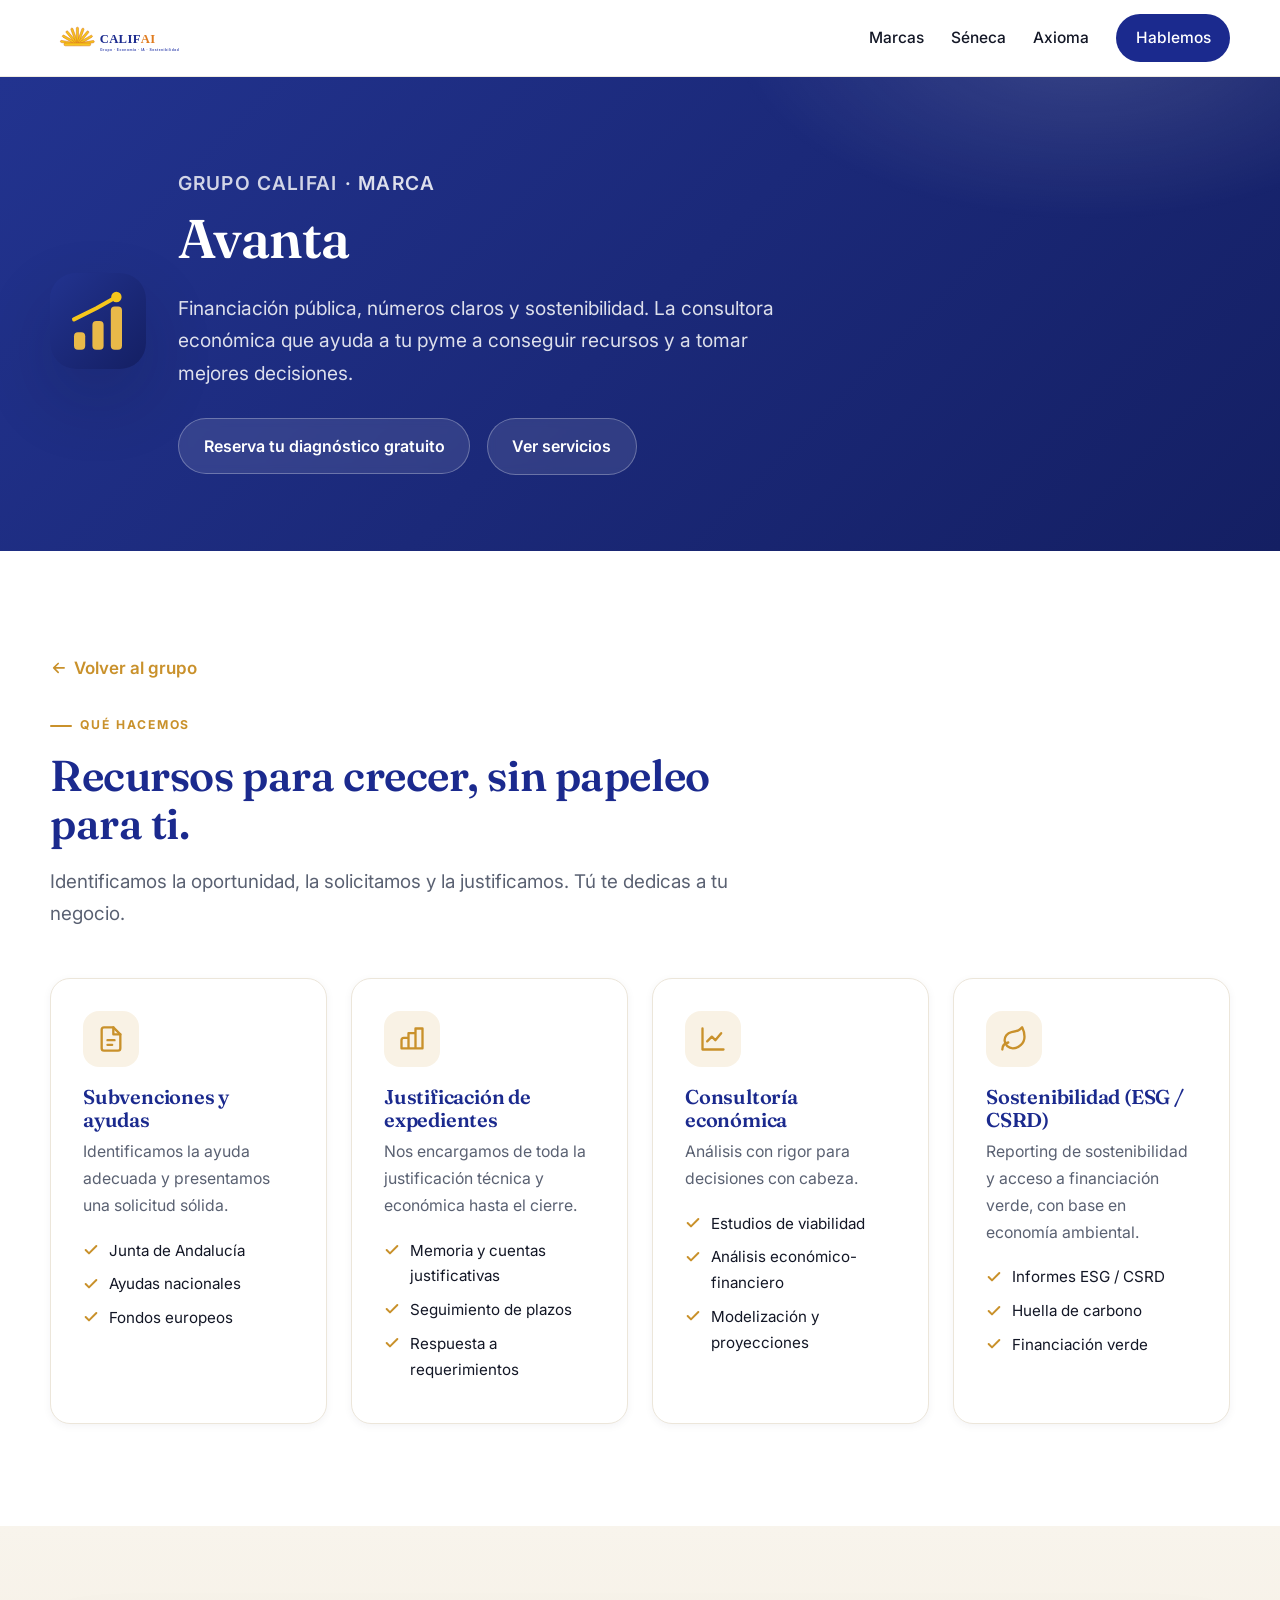
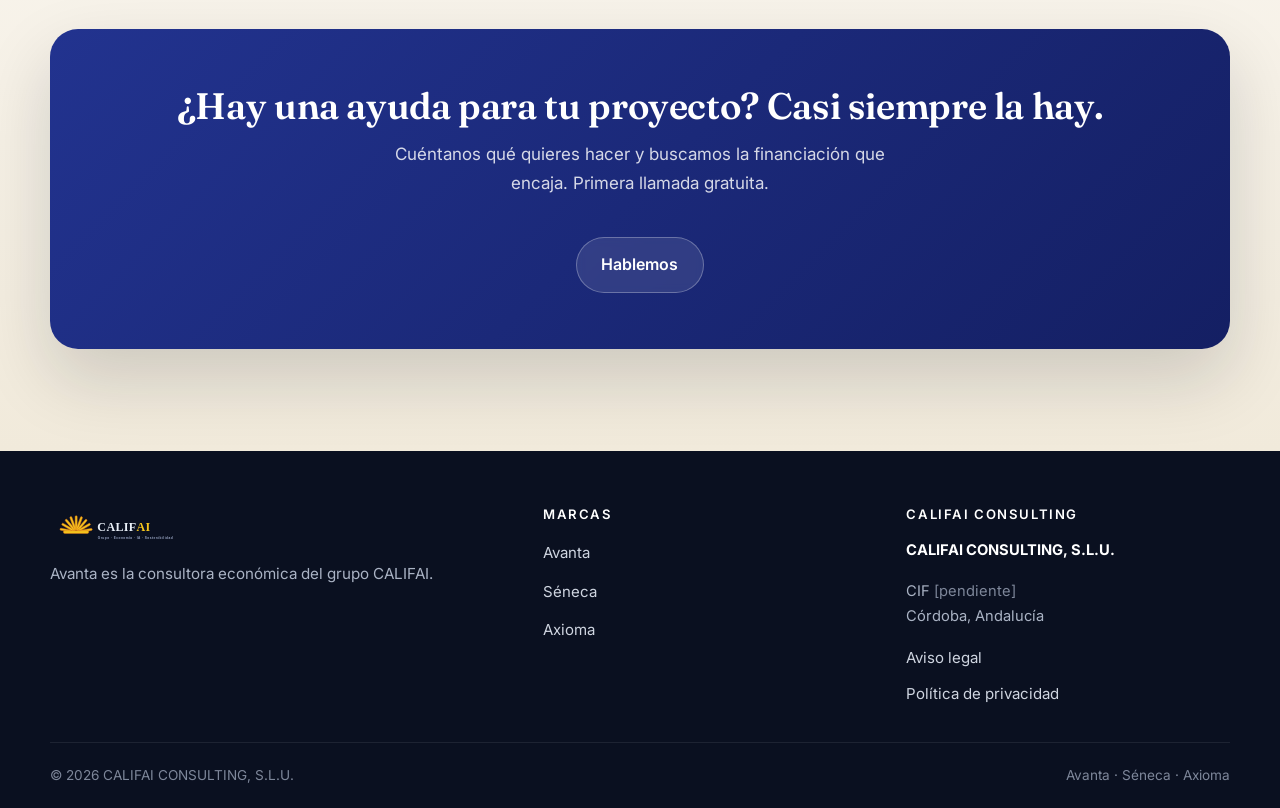
==== avanta.html @ 0756b3e7 "Rediseno premium + arquitectura de marca (Avanta, Seneca, Axioma) - CALIFAI pasa a ser grupo paragua" ====
<!DOCTYPE html>
<html lang="es">
<head>
  <meta charset="UTF-8" />
  <meta name="viewport" content="width=device-width, initial-scale=1.0" />
  <title>Avanta — Economía, subvenciones y sostenibilidad | Grupo CALIFAI</title>
  <meta name="description" content="Avanta, la consultora económica del grupo CALIFAI: subvenciones y fondos europeos, consultoría económica, reporting ESG/CSRD y financiación verde." />
  <meta name="theme-color" content="#C9912B" />
  <meta property="og:type" content="website" />
  <meta property="og:title" content="Avanta — Economía, subvenciones y sostenibilidad" />
  <meta property="og:description" content="Financiación pública, consultoría económica y sostenibilidad. Una marca del grupo CALIFAI." />
  <meta property="og:image" content="assets/califai_plata_medianoche.svg" />
  <link rel="icon" type="image/svg+xml" href="assets/califai_icono_metalico.svg" />
  <link rel="preconnect" href="https://fonts.googleapis.com" />
  <link rel="preconnect" href="https://fonts.gstatic.com" crossorigin />
  <link href="https://fonts.googleapis.com/css2?family=Fraunces:opsz,wght@9..144,500;9..144,600;9..144,700&family=Inter:wght@400;500;600;700&display=swap" rel="stylesheet" />
  <link rel="stylesheet" href="styles.css" />
</head>
<body class="brand-avanta">
  <a class="skip-link" href="#main">Saltar al contenido</a>

  <header class="site-header">
    <div class="container nav">
      <a class="nav__logo" href="index.html" aria-label="CALIFAI — inicio">
        <img src="assets/logo-califai.svg" alt="CALIFAI" width="190" height="58" />
      </a>
      <button class="nav__toggle" aria-expanded="false" aria-controls="nav-menu" aria-label="Abrir menú">
        <span></span><span></span><span></span>
      </button>
      <nav class="nav__menu" id="nav-menu" aria-label="Navegación principal">
        <a href="index.html#marcas">Marcas</a>
        <a href="seneca.html">Séneca</a>
        <a href="axioma.html">Axioma</a>
        <a class="btn btn--small" href="index.html#contacto">Hablemos</a>
      </nav>
    </div>
  </header>

  <main id="main">
    <!-- Hero de marca -->
    <section class="brandhero">
      <div class="container brandhero__inner">
        <img class="brandhero__mark" src="assets/mark-avanta.svg" alt="Avanta" />
        <div>
          <p class="brandhero__kicker"><a href="index.html">Grupo CALIFAI</a> · Marca</p>
          <h1>Avanta</h1>
          <p>Financiación pública, números claros y sostenibilidad. La consultora económica que ayuda a tu pyme a conseguir recursos y a tomar mejores decisiones.</p>
          <div class="brandhero__actions">
            <a class="btn btn--light" href="index.html#contacto">Reserva tu diagnóstico gratuito</a>
            <a class="btn btn--light" href="#servicios">Ver servicios</a>
          </div>
        </div>
      </div>
    </section>

    <!-- Servicios -->
    <section id="servicios" class="section">
      <div class="container">
        <a class="backlink" href="index.html#marcas"><svg viewBox="0 0 24 24" fill="none" stroke="currentColor" stroke-width="2.2" stroke-linecap="round" stroke-linejoin="round"><path d="M19 12H5M11 18l-6-6 6-6"/></svg> Volver al grupo</a>
        <header class="section__head reveal">
          <span class="eyebrow">Qué hacemos</span>
          <h2 class="section__title">Recursos para crecer, sin papeleo para ti.</h2>
          <p class="section__lead">Identificamos la oportunidad, la solicitamos y la justificamos. Tú te dedicas a tu negocio.</p>
        </header>

        <div class="cards">
          <article class="card reveal">
            <div class="icon-badge"><svg viewBox="0 0 24 24" fill="none" stroke="currentColor" stroke-width="2" stroke-linecap="round" stroke-linejoin="round"><path d="M14 2H6a2 2 0 0 0-2 2v16a2 2 0 0 0 2 2h12a2 2 0 0 0 2-2V8z"/><path d="M14 2v6h6M9 13h6M9 17h4"/></svg></div>
            <h3 class="card__title">Subvenciones y ayudas</h3>
            <p class="card__what">Identificamos la ayuda adecuada y presentamos una solicitud sólida.</p>
            <ul class="card__list">
              <li><svg viewBox="0 0 24 24" fill="none" stroke="currentColor" stroke-width="3" stroke-linecap="round" stroke-linejoin="round"><path d="M20 6 9 17l-5-5"/></svg>Junta de Andalucía</li>
              <li><svg viewBox="0 0 24 24" fill="none" stroke="currentColor" stroke-width="3" stroke-linecap="round" stroke-linejoin="round"><path d="M20 6 9 17l-5-5"/></svg>Ayudas nacionales</li>
              <li><svg viewBox="0 0 24 24" fill="none" stroke="currentColor" stroke-width="3" stroke-linecap="round" stroke-linejoin="round"><path d="M20 6 9 17l-5-5"/></svg>Fondos europeos</li>
            </ul>
          </article>

          <article class="card reveal">
            <div class="icon-badge"><svg viewBox="0 0 24 24" fill="none" stroke="currentColor" stroke-width="2" stroke-linecap="round" stroke-linejoin="round"><path d="M9 11H5a2 2 0 0 0-2 2v7h6zM15 7H9v13h6zM21 3h-6v17h6z"/></svg></div>
            <h3 class="card__title">Justificación de expedientes</h3>
            <p class="card__what">Nos encargamos de toda la justificación técnica y económica hasta el cierre.</p>
            <ul class="card__list">
              <li><svg viewBox="0 0 24 24" fill="none" stroke="currentColor" stroke-width="3" stroke-linecap="round" stroke-linejoin="round"><path d="M20 6 9 17l-5-5"/></svg>Memoria y cuentas justificativas</li>
              <li><svg viewBox="0 0 24 24" fill="none" stroke="currentColor" stroke-width="3" stroke-linecap="round" stroke-linejoin="round"><path d="M20 6 9 17l-5-5"/></svg>Seguimiento de plazos</li>
              <li><svg viewBox="0 0 24 24" fill="none" stroke="currentColor" stroke-width="3" stroke-linecap="round" stroke-linejoin="round"><path d="M20 6 9 17l-5-5"/></svg>Respuesta a requerimientos</li>
            </ul>
          </article>

          <article class="card reveal">
            <div class="icon-badge"><svg viewBox="0 0 24 24" fill="none" stroke="currentColor" stroke-width="2" stroke-linecap="round" stroke-linejoin="round"><path d="M3 3v18h18"/><path d="m7 14 4-4 3 3 5-6"/></svg></div>
            <h3 class="card__title">Consultoría económica</h3>
            <p class="card__what">Análisis con rigor para decisiones con cabeza.</p>
            <ul class="card__list">
              <li><svg viewBox="0 0 24 24" fill="none" stroke="currentColor" stroke-width="3" stroke-linecap="round" stroke-linejoin="round"><path d="M20 6 9 17l-5-5"/></svg>Estudios de viabilidad</li>
              <li><svg viewBox="0 0 24 24" fill="none" stroke="currentColor" stroke-width="3" stroke-linecap="round" stroke-linejoin="round"><path d="M20 6 9 17l-5-5"/></svg>Análisis económico-financiero</li>
              <li><svg viewBox="0 0 24 24" fill="none" stroke="currentColor" stroke-width="3" stroke-linecap="round" stroke-linejoin="round"><path d="M20 6 9 17l-5-5"/></svg>Modelización y proyecciones</li>
            </ul>
          </article>

          <article class="card reveal">
            <div class="icon-badge"><svg viewBox="0 0 24 24" fill="none" stroke="currentColor" stroke-width="2" stroke-linecap="round" stroke-linejoin="round"><path d="M11 20A7 7 0 0 1 9.8 6.1C15.5 5 17 4.5 19 2c1 2 2 4.18 2 8 0 5.5-4.78 10-10 10z"/><path d="M2 21c0-3 1.85-5.36 5.08-6"/></svg></div>
            <h3 class="card__title">Sostenibilidad (ESG / CSRD)</h3>
            <p class="card__what">Reporting de sostenibilidad y acceso a financiación verde, con base en economía ambiental.</p>
            <ul class="card__list">
              <li><svg viewBox="0 0 24 24" fill="none" stroke="currentColor" stroke-width="3" stroke-linecap="round" stroke-linejoin="round"><path d="M20 6 9 17l-5-5"/></svg>Informes ESG / CSRD</li>
              <li><svg viewBox="0 0 24 24" fill="none" stroke="currentColor" stroke-width="3" stroke-linecap="round" stroke-linejoin="round"><path d="M20 6 9 17l-5-5"/></svg>Huella de carbono</li>
              <li><svg viewBox="0 0 24 24" fill="none" stroke="currentColor" stroke-width="3" stroke-linecap="round" stroke-linejoin="round"><path d="M20 6 9 17l-5-5"/></svg>Financiación verde</li>
            </ul>
          </article>
        </div>
      </div>
    </section>

    <!-- CTA -->
    <section class="section section--cream">
      <div class="container">
        <div class="cta-band reveal">
          <h2>¿Hay una ayuda para tu proyecto? Casi siempre la hay.</h2>
          <p>Cuéntanos qué quieres hacer y buscamos la financiación que encaja. Primera llamada gratuita.</p>
          <a class="btn btn--light" href="index.html#contacto">Hablemos</a>
        </div>
      </div>
    </section>
  </main>

  <footer class="site-footer">
    <div class="container footer">
      <div class="footer__brand">
        <img src="assets/logo-califai-light.svg" alt="CALIFAI" width="170" height="52" />
        <p>Avanta es la consultora económica del grupo CALIFAI.</p>
      </div>
      <div class="footer__col">
        <h4>Marcas</h4>
        <ul>
          <li><a href="avanta.html">Avanta</a></li>
          <li><a href="seneca.html">Séneca</a></li>
          <li><a href="axioma.html">Axioma</a></li>
        </ul>
      </div>
      <div class="footer__col footer__legal">
        <h4>CALIFAI Consulting</h4>
        <p><strong>CALIFAI CONSULTING, S.L.U.</strong></p>
        <p>CIF <span class="placeholder">[pendiente]</span><br>Córdoba, Andalucía</p>
        <ul style="margin-top:.8rem">
          <li><a href="aviso-legal.html">Aviso legal</a></li>
          <li><a href="privacidad.html">Política de privacidad</a></li>
        </ul>
      </div>
    </div>
    <div class="container footer__bottom">
      <p>&copy; <span id="year">2026</span> CALIFAI CONSULTING, S.L.U.</p>
      <p>Avanta · Séneca · Axioma</p>
    </div>
  </footer>

  <script src="script.js"></script>
</body>
</html>
---- styles.css ----
/* ===========================================================
   CALIFAI — sistema de diseño
   Grupo paraguas + marcas: Avanta · Séneca · Axioma
   =========================================================== */

:root {
  /* Marca CALIFAI */
  --navy:        #1B2A8E;
  --navy-deep:   #141f63;
  --navy-bright: #3A4AB0;
  --gold:        #F6C61C;
  --gold-deep:   #D9711A;
  --orange:      #E07B1E;
  --midnight-1:  #0A1020;
  --midnight-2:  #16203A;
  --cream:       #F8F4EC;
  --cream-deep:  #F1EADB;
  --gray:        #5A6172;

  --ink:         #131726;
  --white:       #ffffff;
  --line:        #ece6da;
  --line-soft:   #f1ecdf;

  /* Acento por defecto = CALIFAI (lo sobrescribe cada marca) */
  --accent:        #E07B1E;
  --accent-strong: #c4650f;
  --accent-soft:   rgba(224, 123, 30, .12);
  --brand-grad:    linear-gradient(135deg, #22338f 0%, #141f63 100%);

  --maxw: 1180px;
  --radius:    20px;
  --radius-lg: 28px;
  --radius-sm: 12px;

  --shadow-sm: 0 2px 8px rgba(19, 24, 64, .05);
  --shadow:    0 14px 40px rgba(19, 24, 64, .09);
  --shadow-lg: 0 30px 70px rgba(10, 16, 32, .16);
  --shadow-accent: 0 14px 34px -8px var(--accent);

  --font-head: "Fraunces", Georgia, "Times New Roman", serif;
  --font-body: "Inter", system-ui, -apple-system, "Segoe UI", Roboto, sans-serif;

  --ease: cubic-bezier(.2, .7, .2, 1);
}

/* Acentos por marca (se aplican con class en <body>) */
.brand-avanta { --accent:#C9912B; --accent-strong:#a9781f; --accent-soft:rgba(201,145,43,.12); --brand-grad:linear-gradient(135deg,#22338f,#141f63); }
.brand-seneca { --accent:#2647C4; --accent-strong:#1a328f; --accent-soft:rgba(38,71,196,.12); --brand-grad:linear-gradient(135deg,#274ad0,#16308f); }
.brand-axioma { --accent:#7A5AF8; --accent-strong:#5a36e0; --accent-soft:rgba(122,90,248,.14); --brand-grad:linear-gradient(135deg,#7c5cff,#5a36e0); }

/* ---------- Reset / base ---------- */
*, *::before, *::after { box-sizing: border-box; }
html { scroll-behavior: smooth; scroll-padding-top: 96px; -webkit-text-size-adjust: 100%; }
body {
  margin: 0;
  font-family: var(--font-body);
  color: var(--ink);
  background: var(--white);
  line-height: 1.7;
  font-size: 17px;
  -webkit-font-smoothing: antialiased;
  text-rendering: optimizeLegibility;
}
@media (prefers-reduced-motion: reduce) {
  html { scroll-behavior: auto; }
  *, *::before, *::after { animation: none !important; transition: none !important; }
}
img, svg { max-width: 100%; display: block; height: auto; }
a { color: var(--navy); }
h1, h2, h3, h4 { font-family: var(--font-head); line-height: 1.12; margin: 0 0 .4em; font-weight: 600; letter-spacing: -.01em; }
p { margin: 0 0 1rem; }
.container { width: min(100% - 2.5rem, var(--maxw)); margin-inline: auto; }
.accent { color: var(--accent); }
.text-balance { text-wrap: balance; }

/* ---------- Accesibilidad ---------- */
.skip-link { position: absolute; left: -999px; top: 0; background: var(--navy); color: #fff; padding: .6rem 1rem; border-radius: 0 0 var(--radius-sm) 0; z-index: 1000; }
.skip-link:focus { left: 0; }
:focus-visible { outline: 3px solid var(--accent); outline-offset: 3px; border-radius: 6px; }

/* ---------- Botones ---------- */
.btn {
  display: inline-flex; align-items: center; justify-content: center; gap: .55rem;
  font-family: var(--font-body); font-weight: 600; font-size: 1rem;
  padding: .85rem 1.55rem; border-radius: 999px; border: 1.5px solid transparent;
  text-decoration: none; cursor: pointer; white-space: nowrap;
  transition: transform .2s var(--ease), box-shadow .2s var(--ease), background-color .2s var(--ease), color .2s var(--ease), border-color .2s var(--ease);
}
.btn svg { width: 1.05em; height: 1.05em; }
.btn--primary { background: var(--accent); color: #fff; box-shadow: var(--shadow-accent); }
.btn--primary:hover { background: var(--accent-strong); transform: translateY(-2px); }
.btn--ghost { background: transparent; color: var(--navy); border-color: rgba(27,42,142,.25); }
.btn--ghost:hover { background: var(--navy); color: #fff; border-color: var(--navy); transform: translateY(-2px); }
.btn--light { background: rgba(255,255,255,.1); color: #fff; border-color: rgba(255,255,255,.28); backdrop-filter: blur(4px); }
.btn--light:hover { background: #fff; color: var(--midnight-1); transform: translateY(-2px); }
.btn--small { padding: .6rem 1.15rem; font-size: .95rem; background: var(--navy); color: #fff; }
.btn--small:hover { background: var(--navy-bright); transform: translateY(-1px); }
.btn--block { width: 100%; }

/* ---------- Header / Navbar ---------- */
.site-header {
  position: sticky; top: 0; z-index: 100;
  background: rgba(255,255,255,.72);
  backdrop-filter: saturate(150%) blur(14px);
  border-bottom: 1px solid rgba(236,230,218,.8);
}
.nav { display: flex; align-items: center; justify-content: space-between; min-height: 76px; gap: 1rem; }
.nav__logo { display: inline-flex; }
.nav__logo img { height: 40px; width: auto; }
.nav__menu { display: flex; align-items: center; gap: 1.7rem; }
.nav__menu a { text-decoration: none; color: var(--ink); font-weight: 500; font-size: .97rem; position: relative; }
.nav__menu a:not(.btn)::after {
  content: ""; position: absolute; left: 0; bottom: -6px; height: 2px; width: 0;
  background: var(--accent); border-radius: 2px; transition: width .25s var(--ease);
}
.nav__menu a:not(.btn):hover::after { width: 100%; }
.nav__menu a.btn { color: #fff; }
.nav__toggle { display: none; flex-direction: column; gap: 5px; background: none; border: 0; padding: 8px; cursor: pointer; }
.nav__toggle span { width: 26px; height: 2.5px; background: var(--navy); border-radius: 3px; transition: .25s var(--ease); }
.nav__toggle[aria-expanded="true"] span:nth-child(1) { transform: translateY(7.5px) rotate(45deg); }
.nav__toggle[aria-expanded="true"] span:nth-child(2) { opacity: 0; }
.nav__toggle[aria-expanded="true"] span:nth-child(3) { transform: translateY(-7.5px) rotate(-45deg); }

/* ---------- Utilidades de sección ---------- */
.section { padding: clamp(4rem, 8vw, 7rem) 0; }
.section--cream { background: linear-gradient(180deg, var(--cream) 0%, var(--cream-deep) 100%); }
.section--dark { background: radial-gradient(900px 500px at 80% -10%, rgba(246,198,28,.10), transparent 60%), linear-gradient(165deg, var(--midnight-2) 0%, var(--midnight-1) 100%); color: #cdd4e1; }
.section__head { max-width: 64ch; margin-bottom: 3rem; }
.section__head--center { margin-inline: auto; text-align: center; }
.eyebrow { display: inline-flex; align-items: center; gap: .5rem; text-transform: uppercase; letter-spacing: .16em; font-size: .76rem; font-weight: 700; color: var(--accent); margin-bottom: 1rem; }
.eyebrow::before { content: ""; width: 22px; height: 2px; background: var(--accent); border-radius: 2px; }
.eyebrow--center::before { display: none; }
.eyebrow--light { color: var(--gold); }
.section__title { font-size: clamp(1.9rem, 3.8vw, 2.7rem); color: var(--navy); }
.section__title--light { color: #fff; }
.section__lead { font-size: 1.18rem; color: var(--gray); }
.section--dark .section__lead { color: #aab3c4; }
.section__note { color: var(--gray); font-size: .96rem; margin-top: 1.5rem; }

/* ---------- Hero ---------- */
.hero { position: relative; overflow: hidden; padding: clamp(3.5rem, 7vw, 7rem) 0 clamp(3rem, 6vw, 5.5rem); background: linear-gradient(180deg, #fff 0%, var(--cream) 100%); }
.hero::before { content: ""; position: absolute; inset: 0; background: radial-gradient(720px 360px at 88% 0%, rgba(246,198,28,.22), transparent 62%), radial-gradient(640px 420px at 5% 110%, rgba(27,42,142,.08), transparent 60%); pointer-events: none; }
.hero__inner { position: relative; display: grid; grid-template-columns: 1.1fr .9fr; gap: 3.5rem; align-items: center; }
.hero__eyebrow { display: inline-flex; align-items: center; gap: .55rem; background: rgba(27,42,142,.06); border: 1px solid rgba(27,42,142,.12); color: var(--navy); padding: .4rem 1rem; border-radius: 999px; font-size: .82rem; font-weight: 600; letter-spacing: .04em; margin-bottom: 1.4rem; }
.hero__eyebrow .dot { width: 7px; height: 7px; border-radius: 50%; background: var(--gold); box-shadow: 0 0 0 4px rgba(246,198,28,.25); }
.hero__title { font-size: clamp(2.4rem, 5.4vw, 4rem); font-weight: 600; color: var(--navy); }
.hero__subtitle { font-size: clamp(1.15rem, 2vw, 1.4rem); color: var(--gray); max-width: 34ch; margin-top: .4rem; }
.hero__actions { display: flex; flex-wrap: wrap; gap: 1rem; margin: 2rem 0 1.6rem; }
.hero__note { font-size: .98rem; color: var(--gray); max-width: 50ch; border-left: 3px solid var(--gold); padding-left: 1rem; }
.hero__art { position: relative; }
.hero__art img { width: 100%; max-width: 440px; margin-inline: auto; border-radius: var(--radius-lg); box-shadow: var(--shadow-lg); }
.hero__badge { position: absolute; bottom: -18px; left: 50%; transform: translateX(-50%); background: #fff; box-shadow: var(--shadow); border: 1px solid var(--line); border-radius: 999px; padding: .55rem 1.2rem; font-size: .85rem; font-weight: 600; color: var(--navy); white-space: nowrap; }

/* ---------- Trust strip ---------- */
.trust { background: var(--white); border-bottom: 1px solid var(--line); }
.trust__inner { display: flex; flex-wrap: wrap; gap: 1rem 2.5rem; align-items: center; justify-content: center; padding: 1.3rem 0; }
.trust__item { display: inline-flex; align-items: center; gap: .55rem; font-size: .92rem; font-weight: 500; color: var(--gray); }
.trust__item svg { width: 20px; height: 20px; color: var(--accent); }

/* ---------- Iconos ---------- */
.icon-badge { width: 56px; height: 56px; border-radius: 16px; display: grid; place-items: center; background: var(--accent-soft); color: var(--accent); margin-bottom: 1.2rem; }
.icon-badge svg { width: 28px; height: 28px; }

/* ---------- Marcas del grupo (tarjetas-enlace) ---------- */
.brands { display: grid; grid-template-columns: repeat(3, 1fr); gap: 1.6rem; }
.brand-card {
  --c: var(--navy);
  position: relative; display: flex; flex-direction: column;
  background: #fff; border: 1px solid var(--line); border-radius: var(--radius-lg);
  padding: 2rem; text-decoration: none; color: inherit; overflow: hidden;
  box-shadow: var(--shadow-sm);
  transition: transform .25s var(--ease), box-shadow .25s var(--ease), border-color .25s var(--ease);
}
.brand-card::before { content: ""; position: absolute; top: 0; left: 0; right: 0; height: 5px; background: var(--c); transform: scaleX(0); transform-origin: left; transition: transform .3s var(--ease); }
.brand-card:hover { transform: translateY(-6px); box-shadow: var(--shadow-lg); border-color: transparent; }
.brand-card:hover::before { transform: scaleX(1); }
.brand-card[data-c="avanta"] { --c: #C9912B; }
.brand-card[data-c="seneca"] { --c: #2647C4; }
.brand-card[data-c="axioma"] { --c: #7A5AF8; }
.brand-card__mark { width: 64px; height: 64px; border-radius: 18px; box-shadow: var(--shadow-sm); margin-bottom: 1.3rem; }
.brand-card__name { font-size: 1.5rem; color: var(--navy); margin-bottom: .15rem; }
.brand-card__name b { color: var(--c); }
.brand-card__tag { font-size: .8rem; font-weight: 700; letter-spacing: .1em; text-transform: uppercase; color: var(--c); margin-bottom: .9rem; }
.brand-card__desc { color: var(--gray); font-size: .98rem; flex: 1; }
.brand-card__cta { display: inline-flex; align-items: center; gap: .45rem; margin-top: 1.3rem; font-weight: 600; color: var(--c); }
.brand-card__cta svg { width: 1.05em; height: 1.05em; transition: transform .25s var(--ease); }
.brand-card:hover .brand-card__cta svg { transform: translateX(4px); }

/* ---------- Tarjetas de servicios ---------- */
.cards { display: grid; grid-template-columns: repeat(auto-fit, minmax(260px, 1fr)); gap: 1.5rem; }
.card { background: #fff; border: 1px solid var(--line); border-radius: var(--radius); padding: 2rem; box-shadow: var(--shadow-sm); transition: transform .22s var(--ease), box-shadow .22s var(--ease), border-color .22s var(--ease); }
.card:hover { transform: translateY(-5px); box-shadow: var(--shadow); border-color: var(--line-soft); }
.card__title { font-size: 1.25rem; color: var(--navy); }
.card__what { color: var(--gray); font-size: .99rem; }
.card__list { margin: 1.1rem 0 0; padding: 0; list-style: none; }
.card__list li { position: relative; padding-left: 1.6rem; margin-bottom: .5rem; font-size: .95rem; }
.card__list li svg { position: absolute; left: 0; top: .28em; width: 16px; height: 16px; color: var(--accent); }

/* ---------- Por qué (dark) ---------- */
.porque { display: grid; grid-template-columns: .85fr 1.15fr; gap: 3.5rem; align-items: center; }
.porque__media img { width: 100%; max-width: 380px; margin-inline: auto; filter: drop-shadow(0 30px 60px rgba(0,0,0,.5)); }
.features { list-style: none; margin: 1.8rem 0 0; padding: 0; display: grid; gap: 1.5rem; }
.features li { display: grid; grid-template-columns: auto 1fr; gap: 1rem; align-items: start; }
.features .f-ico { width: 42px; height: 42px; border-radius: 12px; display: grid; place-items: center; background: rgba(246,198,28,.14); color: var(--gold); }
.features .f-ico svg { width: 22px; height: 22px; }
.features h3 { color: #fff; font-size: 1.12rem; margin-bottom: .2em; }
.features p { color: #aab3c4; margin: 0; font-size: .98rem; }

/* ---------- Proceso ---------- */
.steps { list-style: none; margin: 0; padding: 0; display: grid; grid-template-columns: repeat(auto-fit, minmax(220px, 1fr)); gap: 1.5rem; }
.step { position: relative; background: #fff; border-radius: var(--radius); padding: 2rem 1.7rem; border: 1px solid var(--line); box-shadow: var(--shadow-sm); }
.step__num { display: grid; place-items: center; width: 46px; height: 46px; border-radius: 14px; background: var(--brand-grad); color: #fff; font-family: var(--font-head); font-weight: 700; font-size: 1.25rem; margin-bottom: 1.1rem; }
.step__title { font-size: 1.12rem; color: var(--navy); }
.step p { color: var(--gray); margin: 0; font-size: .96rem; }

/* ---------- Nosotros ---------- */
.nosotros { display: grid; grid-template-columns: .8fr 1.2fr; gap: 3.5rem; align-items: center; }
.photo-placeholder { aspect-ratio: 4/5; max-width: 340px; margin-inline: auto; border-radius: var(--radius-lg); overflow: hidden; background: var(--brand-grad); display: grid; place-items: center; padding: 2.4rem; box-shadow: var(--shadow-lg); }
.photo-placeholder img { width: 72%; }
.nosotros__name { font-size: .99rem; color: var(--gray); border-left: 3px solid var(--gold); padding-left: 1rem; }

/* ---------- Tags ---------- */
.tags { display: flex; flex-wrap: wrap; gap: .7rem; }
.tag { background: #fff; border: 1px solid var(--line); border-radius: 999px; padding: .55rem 1.2rem; font-weight: 500; font-size: .95rem; color: var(--navy); box-shadow: var(--shadow-sm); }

/* ---------- Contacto ---------- */
.contacto { display: grid; grid-template-columns: 1fr 1fr; gap: 3.5rem; align-items: start; }
.contacto__lead { color: #aab3c4; max-width: 44ch; }
.contacto__list { list-style: none; margin: 1.8rem 0 0; padding: 0; display: grid; gap: 1rem; }
.contacto__list li { display: flex; align-items: center; gap: .8rem; color: #d7dce6; }
.contacto__list svg { width: 20px; height: 20px; color: var(--gold); flex-shrink: 0; }
.contacto__list a { color: #fff; text-decoration: none; border-bottom: 1px solid rgba(255,255,255,.28); }
.contacto__list a:hover { border-color: var(--gold); color: var(--gold); }
.contacto__list em { color: #7e879a; font-style: normal; font-size: .85rem; }
.form { background: #fff; color: var(--ink); border-radius: var(--radius); padding: 2rem; box-shadow: var(--shadow-lg); }
.form__row { margin-bottom: 1.15rem; }
.form label { display: block; font-weight: 600; font-size: .92rem; margin-bottom: .45rem; }
.optional { font-weight: 400; color: var(--gray); }
.form input, .form textarea { width: 100%; font-family: inherit; font-size: 1rem; padding: .8rem .95rem; border: 1.5px solid var(--line); border-radius: var(--radius-sm); background: #fbfaf6; color: var(--ink); transition: border-color .2s, background .2s, box-shadow .2s; }
.form input:focus, .form textarea:focus { border-color: var(--accent); background: #fff; outline: none; box-shadow: 0 0 0 4px var(--accent-soft); }
.form textarea { resize: vertical; }
.form__check { display: flex; align-items: flex-start; gap: .6rem; font-weight: 400; font-size: .9rem; margin-bottom: 1.3rem; }
.form__check input { width: auto; margin-top: .3rem; }
.form__check a { color: var(--navy); }

/* ---------- CTA band ---------- */
.cta-band { background: var(--brand-grad); border-radius: var(--radius-lg); padding: clamp(2.2rem, 5vw, 3.5rem); text-align: center; color: #fff; box-shadow: var(--shadow-lg); }
.cta-band h2 { color: #fff; font-size: clamp(1.6rem, 3.5vw, 2.3rem); }
.cta-band p { color: rgba(255,255,255,.82); max-width: 50ch; margin-inline: auto; }
.cta-band .btn { margin-top: 1.4rem; }

/* ---------- Footer ---------- */
.site-footer { background: var(--midnight-1); color: #aab3c4; padding-top: 3.5rem; }
.footer { display: grid; grid-template-columns: 1.4fr 1fr 1fr; gap: 2.5rem; padding-bottom: 2.2rem; }
.footer__brand img { height: 38px; width: auto; margin-bottom: 1rem; }
.footer__brand p { max-width: 40ch; font-size: .95rem; }
.footer h4 { color: #fff; font-family: var(--font-body); font-size: .82rem; letter-spacing: .12em; text-transform: uppercase; margin-bottom: 1rem; }
.footer__col ul { list-style: none; margin: 0; padding: 0; display: grid; gap: .6rem; }
.footer__col a { color: #cfd5e0; text-decoration: none; font-size: .94rem; }
.footer__col a:hover { color: var(--gold); }
.footer__legal { font-size: .92rem; }
.footer__legal strong { color: #fff; }
.placeholder { color: #7e879a; }
.footer__bottom { border-top: 1px solid rgba(255,255,255,.08); padding: 1.3rem 0; display: flex; flex-wrap: wrap; gap: .5rem 1.5rem; justify-content: space-between; }
.footer__bottom p { margin: 0; font-size: .85rem; color: #7e879a; }

/* ---------- Páginas de marca: hero ---------- */
.brandhero { position: relative; overflow: hidden; color: #fff; padding: clamp(3.5rem, 7vw, 6rem) 0 clamp(3rem, 6vw, 5rem); background: var(--brand-grad); }
.brandhero::after { content: ""; position: absolute; inset: 0; background: radial-gradient(600px 320px at 85% -10%, rgba(255,255,255,.14), transparent 60%); pointer-events: none; }
.brandhero__inner { position: relative; display: grid; grid-template-columns: auto 1fr; gap: 2rem; align-items: center; }
.brandhero__mark { width: 96px; height: 96px; border-radius: 26px; box-shadow: var(--shadow-lg); }
.brandhero__kicker { display: inline-flex; align-items: center; gap: .5rem; font-size: .82rem; font-weight: 600; letter-spacing: .06em; text-transform: uppercase; color: rgba(255,255,255,.8); margin-bottom: .6rem; }
.brandhero__kicker a { color: rgba(255,255,255,.8); text-decoration: none; }
.brandhero__kicker a:hover { color: #fff; }
.brandhero h1 { font-size: clamp(2.3rem, 5vw, 3.4rem); color: #fff; }
.brandhero p { color: rgba(255,255,255,.85); font-size: 1.2rem; max-width: 50ch; }
.brandhero__actions { margin-top: 1.8rem; display: flex; flex-wrap: wrap; gap: 1rem; }

.backlink { display: inline-flex; align-items: center; gap: .4rem; font-weight: 600; text-decoration: none; color: var(--accent); margin-bottom: 1.5rem; }
.backlink svg { width: 1.05em; height: 1.05em; }
.backlink:hover { color: var(--accent-strong); }

/* ---------- Páginas legales ---------- */
.legal { padding: clamp(2.5rem, 5vw, 4rem) 0; }
.legal .container { max-width: 780px; }
.legal h1 { color: var(--navy); font-size: clamp(1.9rem, 4vw, 2.6rem); }
.legal h2 { color: var(--navy); font-size: 1.3rem; margin-top: 2rem; }
.legal .note { background: var(--cream); border-left: 3px solid var(--gold); padding: 1rem 1.2rem; border-radius: var(--radius-sm); }

/* ---------- Animación de entrada ---------- */
.reveal { opacity: 0; transform: translateY(22px); transition: opacity .6s var(--ease), transform .6s var(--ease); }
.reveal.is-visible { opacity: 1; transform: none; }
@media (prefers-reduced-motion: reduce) { .reveal { opacity: 1; transform: none; } }

/* ---------- Responsive ---------- */
@media (max-width: 900px) {
  .brands { grid-template-columns: 1fr; }
}
@media (max-width: 860px) {
  body { font-size: 16px; }
  .hero__inner, .porque, .nosotros, .contacto { grid-template-columns: 1fr; }
  .hero__art { order: -1; }
  .hero__art img { max-width: 320px; }
  .porque__media, .nosotros__photo { display: none; }
  .footer { grid-template-columns: 1fr 1fr; }
  .footer__brand { grid-column: 1 / -1; }
  .brandhero__inner { grid-template-columns: 1fr; }
  .brandhero__mark { width: 76px; height: 76px; }

  .nav__toggle { display: flex; }
  .nav__menu { position: absolute; top: 76px; left: 0; right: 0; flex-direction: column; align-items: stretch; gap: 0; background: #fff; border-bottom: 1px solid var(--line); padding: .5rem 1.25rem 1.25rem; box-shadow: var(--shadow); display: none; }
  .nav__menu.is-open { display: flex; }
  .nav__menu a { padding: .9rem 0; border-bottom: 1px solid var(--line); }
  .nav__menu a:not(.btn)::after { display: none; }
  .nav__menu a.btn { margin-top: .8rem; text-align: center; border-bottom: 0; }
}
@media (max-width: 520px) {
  .footer { grid-template-columns: 1fr; }
}
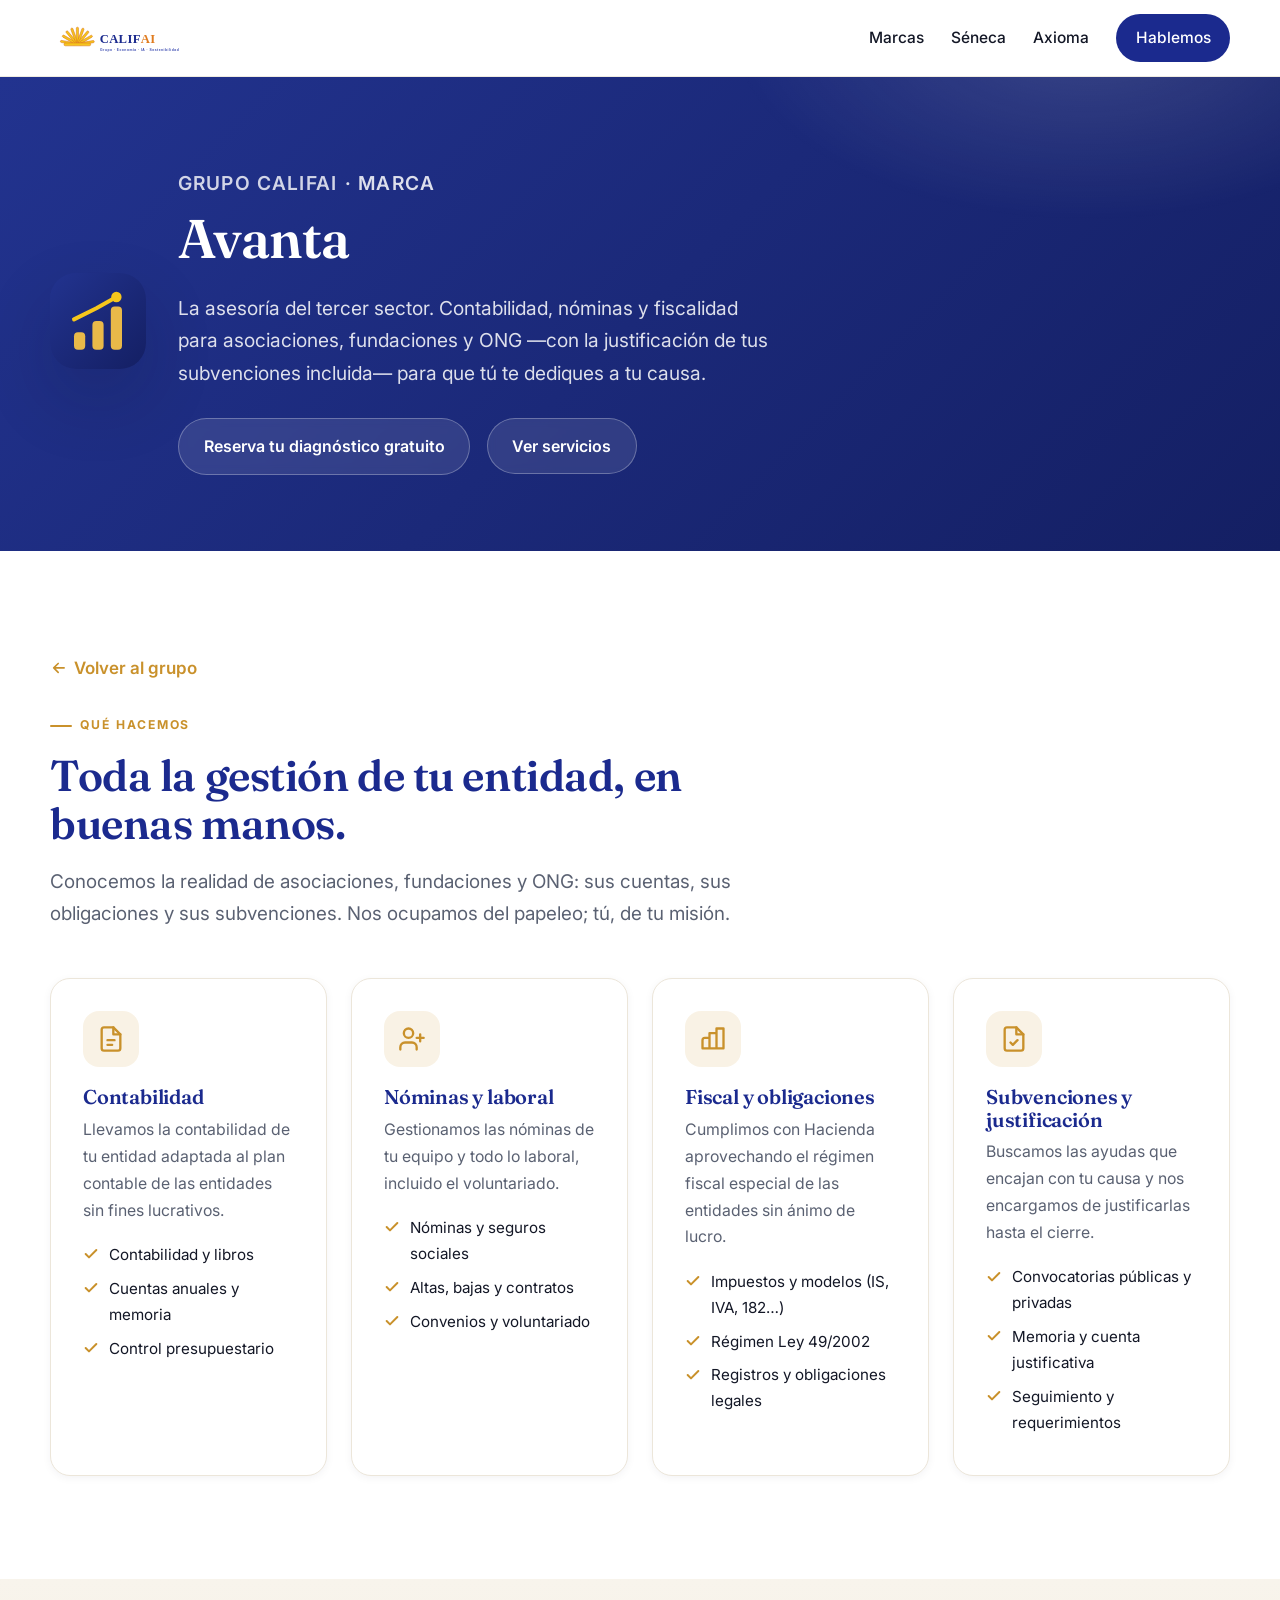
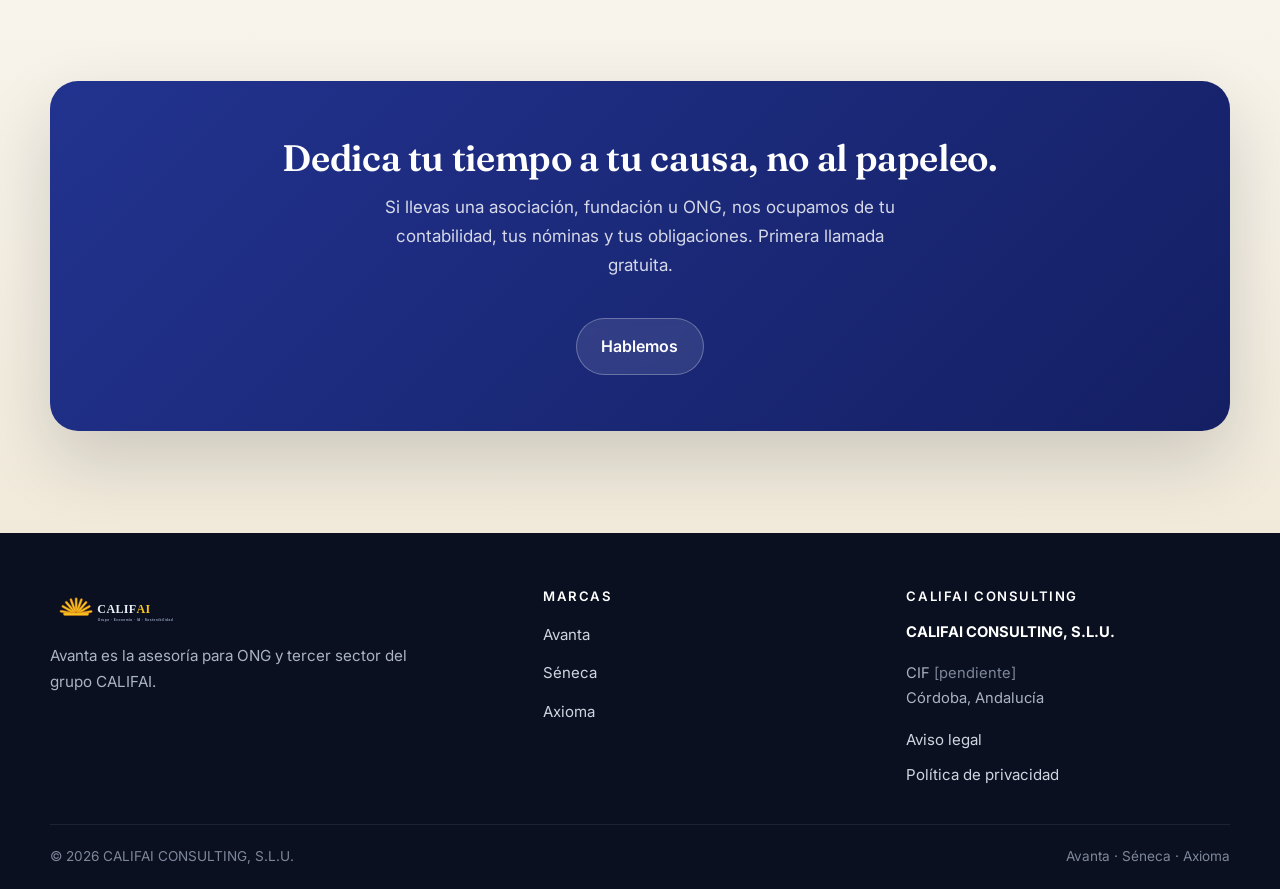
==== commit c135c6d6: "Reenfoca Avanta a asesoria para ONG y tercer sector Avanta pasa a centrarse en asesoria integral (co" ====
--- a/avanta.html
+++ b/avanta.html
@@ -3,12 +3,12 @@
 <head>
   <meta charset="UTF-8" />
   <meta name="viewport" content="width=device-width, initial-scale=1.0" />
-  <title>Avanta — Economía, subvenciones y sostenibilidad | Grupo CALIFAI</title>
-  <meta name="description" content="Avanta, la consultora económica del grupo CALIFAI: subvenciones y fondos europeos, consultoría económica, reporting ESG/CSRD y financiación verde." />
+  <title>Avanta — Asesoría para ONG y tercer sector | Grupo CALIFAI</title>
+  <meta name="description" content="Avanta, la asesoría del grupo CALIFAI especializada en ONG y tercer sector: contabilidad, nóminas y laboral, fiscalidad de entidades sin ánimo de lucro y justificación de subvenciones." />
   <meta name="theme-color" content="#C9912B" />
   <meta property="og:type" content="website" />
-  <meta property="og:title" content="Avanta — Economía, subvenciones y sostenibilidad" />
-  <meta property="og:description" content="Financiación pública, consultoría económica y sostenibilidad. Una marca del grupo CALIFAI." />
+  <meta property="og:title" content="Avanta — Asesoría para ONG y tercer sector" />
+  <meta property="og:description" content="Contabilidad, nóminas, fiscal y subvenciones para asociaciones, fundaciones y ONG. Una marca del grupo CALIFAI." />
   <meta property="og:image" content="assets/califai_plata_medianoche.svg" />
   <link rel="icon" type="image/svg+xml" href="assets/califai_icono_metalico.svg" />
   <link rel="preconnect" href="https://fonts.googleapis.com" />
@@ -44,7 +44,7 @@
         <div>
           <p class="brandhero__kicker"><a href="index.html">Grupo CALIFAI</a> · Marca</p>
           <h1>Avanta</h1>
-          <p>Financiación pública, números claros y sostenibilidad. La consultora económica que ayuda a tu pyme a conseguir recursos y a tomar mejores decisiones.</p>
+          <p>La asesoría del tercer sector. Contabilidad, nóminas y fiscalidad para asociaciones, fundaciones y ONG —con la justificación de tus subvenciones incluida— para que tú te dediques a tu causa.</p>
           <div class="brandhero__actions">
             <a class="btn btn--light" href="index.html#contacto">Reserva tu diagnóstico gratuito</a>
             <a class="btn btn--light" href="#servicios">Ver servicios</a>
@@ -59,52 +59,52 @@
         <a class="backlink" href="index.html#marcas"><svg viewBox="0 0 24 24" fill="none" stroke="currentColor" stroke-width="2.2" stroke-linecap="round" stroke-linejoin="round"><path d="M19 12H5M11 18l-6-6 6-6"/></svg> Volver al grupo</a>
         <header class="section__head reveal">
           <span class="eyebrow">Qué hacemos</span>
-          <h2 class="section__title">Recursos para crecer, sin papeleo para ti.</h2>
-          <p class="section__lead">Identificamos la oportunidad, la solicitamos y la justificamos. Tú te dedicas a tu negocio.</p>
+          <h2 class="section__title">Toda la gestión de tu entidad, en buenas manos.</h2>
+          <p class="section__lead">Conocemos la realidad de asociaciones, fundaciones y ONG: sus cuentas, sus obligaciones y sus subvenciones. Nos ocupamos del papeleo; tú, de tu misión.</p>
         </header>
 
         <div class="cards">
           <article class="card reveal">
             <div class="icon-badge"><svg viewBox="0 0 24 24" fill="none" stroke="currentColor" stroke-width="2" stroke-linecap="round" stroke-linejoin="round"><path d="M14 2H6a2 2 0 0 0-2 2v16a2 2 0 0 0 2 2h12a2 2 0 0 0 2-2V8z"/><path d="M14 2v6h6M9 13h6M9 17h4"/></svg></div>
-            <h3 class="card__title">Subvenciones y ayudas</h3>
-            <p class="card__what">Identificamos la ayuda adecuada y presentamos una solicitud sólida.</p>
+            <h3 class="card__title">Contabilidad</h3>
+            <p class="card__what">Llevamos la contabilidad de tu entidad adaptada al plan contable de las entidades sin fines lucrativos.</p>
             <ul class="card__list">
-              <li><svg viewBox="0 0 24 24" fill="none" stroke="currentColor" stroke-width="3" stroke-linecap="round" stroke-linejoin="round"><path d="M20 6 9 17l-5-5"/></svg>Junta de Andalucía</li>
-              <li><svg viewBox="0 0 24 24" fill="none" stroke="currentColor" stroke-width="3" stroke-linecap="round" stroke-linejoin="round"><path d="M20 6 9 17l-5-5"/></svg>Ayudas nacionales</li>
-              <li><svg viewBox="0 0 24 24" fill="none" stroke="currentColor" stroke-width="3" stroke-linecap="round" stroke-linejoin="round"><path d="M20 6 9 17l-5-5"/></svg>Fondos europeos</li>
+              <li><svg viewBox="0 0 24 24" fill="none" stroke="currentColor" stroke-width="3" stroke-linecap="round" stroke-linejoin="round"><path d="M20 6 9 17l-5-5"/></svg>Contabilidad y libros</li>
+              <li><svg viewBox="0 0 24 24" fill="none" stroke="currentColor" stroke-width="3" stroke-linecap="round" stroke-linejoin="round"><path d="M20 6 9 17l-5-5"/></svg>Cuentas anuales y memoria</li>
+              <li><svg viewBox="0 0 24 24" fill="none" stroke="currentColor" stroke-width="3" stroke-linecap="round" stroke-linejoin="round"><path d="M20 6 9 17l-5-5"/></svg>Control presupuestario</li>
+            </ul>
+          </article>
+
+          <article class="card reveal">
+            <div class="icon-badge"><svg viewBox="0 0 24 24" fill="none" stroke="currentColor" stroke-width="2" stroke-linecap="round" stroke-linejoin="round"><path d="M16 21v-2a4 4 0 0 0-4-4H6a4 4 0 0 0-4 4v2"/><circle cx="9" cy="7" r="4"/><path d="M22 11h-6M19 8v6"/></svg></div>
+            <h3 class="card__title">Nóminas y laboral</h3>
+            <p class="card__what">Gestionamos las nóminas de tu equipo y todo lo laboral, incluido el voluntariado.</p>
+            <ul class="card__list">
+              <li><svg viewBox="0 0 24 24" fill="none" stroke="currentColor" stroke-width="3" stroke-linecap="round" stroke-linejoin="round"><path d="M20 6 9 17l-5-5"/></svg>Nóminas y seguros sociales</li>
+              <li><svg viewBox="0 0 24 24" fill="none" stroke="currentColor" stroke-width="3" stroke-linecap="round" stroke-linejoin="round"><path d="M20 6 9 17l-5-5"/></svg>Altas, bajas y contratos</li>
+              <li><svg viewBox="0 0 24 24" fill="none" stroke="currentColor" stroke-width="3" stroke-linecap="round" stroke-linejoin="round"><path d="M20 6 9 17l-5-5"/></svg>Convenios y voluntariado</li>
             </ul>
           </article>
 
           <article class="card reveal">
             <div class="icon-badge"><svg viewBox="0 0 24 24" fill="none" stroke="currentColor" stroke-width="2" stroke-linecap="round" stroke-linejoin="round"><path d="M9 11H5a2 2 0 0 0-2 2v7h6zM15 7H9v13h6zM21 3h-6v17h6z"/></svg></div>
-            <h3 class="card__title">Justificación de expedientes</h3>
-            <p class="card__what">Nos encargamos de toda la justificación técnica y económica hasta el cierre.</p>
+            <h3 class="card__title">Fiscal y obligaciones</h3>
+            <p class="card__what">Cumplimos con Hacienda aprovechando el régimen fiscal especial de las entidades sin ánimo de lucro.</p>
             <ul class="card__list">
-              <li><svg viewBox="0 0 24 24" fill="none" stroke="currentColor" stroke-width="3" stroke-linecap="round" stroke-linejoin="round"><path d="M20 6 9 17l-5-5"/></svg>Memoria y cuentas justificativas</li>
-              <li><svg viewBox="0 0 24 24" fill="none" stroke="currentColor" stroke-width="3" stroke-linecap="round" stroke-linejoin="round"><path d="M20 6 9 17l-5-5"/></svg>Seguimiento de plazos</li>
-              <li><svg viewBox="0 0 24 24" fill="none" stroke="currentColor" stroke-width="3" stroke-linecap="round" stroke-linejoin="round"><path d="M20 6 9 17l-5-5"/></svg>Respuesta a requerimientos</li>
+              <li><svg viewBox="0 0 24 24" fill="none" stroke="currentColor" stroke-width="3" stroke-linecap="round" stroke-linejoin="round"><path d="M20 6 9 17l-5-5"/></svg>Impuestos y modelos (IS, IVA, 182…)</li>
+              <li><svg viewBox="0 0 24 24" fill="none" stroke="currentColor" stroke-width="3" stroke-linecap="round" stroke-linejoin="round"><path d="M20 6 9 17l-5-5"/></svg>Régimen Ley 49/2002</li>
+              <li><svg viewBox="0 0 24 24" fill="none" stroke="currentColor" stroke-width="3" stroke-linecap="round" stroke-linejoin="round"><path d="M20 6 9 17l-5-5"/></svg>Registros y obligaciones legales</li>
             </ul>
           </article>
 
           <article class="card reveal">
-            <div class="icon-badge"><svg viewBox="0 0 24 24" fill="none" stroke="currentColor" stroke-width="2" stroke-linecap="round" stroke-linejoin="round"><path d="M3 3v18h18"/><path d="m7 14 4-4 3 3 5-6"/></svg></div>
-            <h3 class="card__title">Consultoría económica</h3>
-            <p class="card__what">Análisis con rigor para decisiones con cabeza.</p>
+            <div class="icon-badge"><svg viewBox="0 0 24 24" fill="none" stroke="currentColor" stroke-width="2" stroke-linecap="round" stroke-linejoin="round"><path d="M14 2H6a2 2 0 0 0-2 2v16a2 2 0 0 0 2 2h12a2 2 0 0 0 2-2V8z"/><path d="M14 2v6h6"/><path d="m9 15 2 2 4-4"/></svg></div>
+            <h3 class="card__title">Subvenciones y justificación</h3>
+            <p class="card__what">Buscamos las ayudas que encajan con tu causa y nos encargamos de justificarlas hasta el cierre.</p>
             <ul class="card__list">
-              <li><svg viewBox="0 0 24 24" fill="none" stroke="currentColor" stroke-width="3" stroke-linecap="round" stroke-linejoin="round"><path d="M20 6 9 17l-5-5"/></svg>Estudios de viabilidad</li>
-              <li><svg viewBox="0 0 24 24" fill="none" stroke="currentColor" stroke-width="3" stroke-linecap="round" stroke-linejoin="round"><path d="M20 6 9 17l-5-5"/></svg>Análisis económico-financiero</li>
-              <li><svg viewBox="0 0 24 24" fill="none" stroke="currentColor" stroke-width="3" stroke-linecap="round" stroke-linejoin="round"><path d="M20 6 9 17l-5-5"/></svg>Modelización y proyecciones</li>
-            </ul>
-          </article>
-
-          <article class="card reveal">
-            <div class="icon-badge"><svg viewBox="0 0 24 24" fill="none" stroke="currentColor" stroke-width="2" stroke-linecap="round" stroke-linejoin="round"><path d="M11 20A7 7 0 0 1 9.8 6.1C15.5 5 17 4.5 19 2c1 2 2 4.18 2 8 0 5.5-4.78 10-10 10z"/><path d="M2 21c0-3 1.85-5.36 5.08-6"/></svg></div>
-            <h3 class="card__title">Sostenibilidad (ESG / CSRD)</h3>
-            <p class="card__what">Reporting de sostenibilidad y acceso a financiación verde, con base en economía ambiental.</p>
-            <ul class="card__list">
-              <li><svg viewBox="0 0 24 24" fill="none" stroke="currentColor" stroke-width="3" stroke-linecap="round" stroke-linejoin="round"><path d="M20 6 9 17l-5-5"/></svg>Informes ESG / CSRD</li>
-              <li><svg viewBox="0 0 24 24" fill="none" stroke="currentColor" stroke-width="3" stroke-linecap="round" stroke-linejoin="round"><path d="M20 6 9 17l-5-5"/></svg>Huella de carbono</li>
-              <li><svg viewBox="0 0 24 24" fill="none" stroke="currentColor" stroke-width="3" stroke-linecap="round" stroke-linejoin="round"><path d="M20 6 9 17l-5-5"/></svg>Financiación verde</li>
+              <li><svg viewBox="0 0 24 24" fill="none" stroke="currentColor" stroke-width="3" stroke-linecap="round" stroke-linejoin="round"><path d="M20 6 9 17l-5-5"/></svg>Convocatorias públicas y privadas</li>
+              <li><svg viewBox="0 0 24 24" fill="none" stroke="currentColor" stroke-width="3" stroke-linecap="round" stroke-linejoin="round"><path d="M20 6 9 17l-5-5"/></svg>Memoria y cuenta justificativa</li>
+              <li><svg viewBox="0 0 24 24" fill="none" stroke="currentColor" stroke-width="3" stroke-linecap="round" stroke-linejoin="round"><path d="M20 6 9 17l-5-5"/></svg>Seguimiento y requerimientos</li>
             </ul>
           </article>
         </div>
@@ -115,8 +115,8 @@
     <section class="section section--cream">
       <div class="container">
         <div class="cta-band reveal">
-          <h2>¿Hay una ayuda para tu proyecto? Casi siempre la hay.</h2>
-          <p>Cuéntanos qué quieres hacer y buscamos la financiación que encaja. Primera llamada gratuita.</p>
+          <h2>Dedica tu tiempo a tu causa, no al papeleo.</h2>
+          <p>Si llevas una asociación, fundación u ONG, nos ocupamos de tu contabilidad, tus nóminas y tus obligaciones. Primera llamada gratuita.</p>
           <a class="btn btn--light" href="index.html#contacto">Hablemos</a>
         </div>
       </div>
@@ -127,7 +127,7 @@
     <div class="container footer">
       <div class="footer__brand">
         <img src="assets/logo-califai-light.svg" alt="CALIFAI" width="170" height="52" />
-        <p>Avanta es la consultora económica del grupo CALIFAI.</p>
+        <p>Avanta es la asesoría para ONG y tercer sector del grupo CALIFAI.</p>
       </div>
       <div class="footer__col">
         <h4>Marcas</h4>
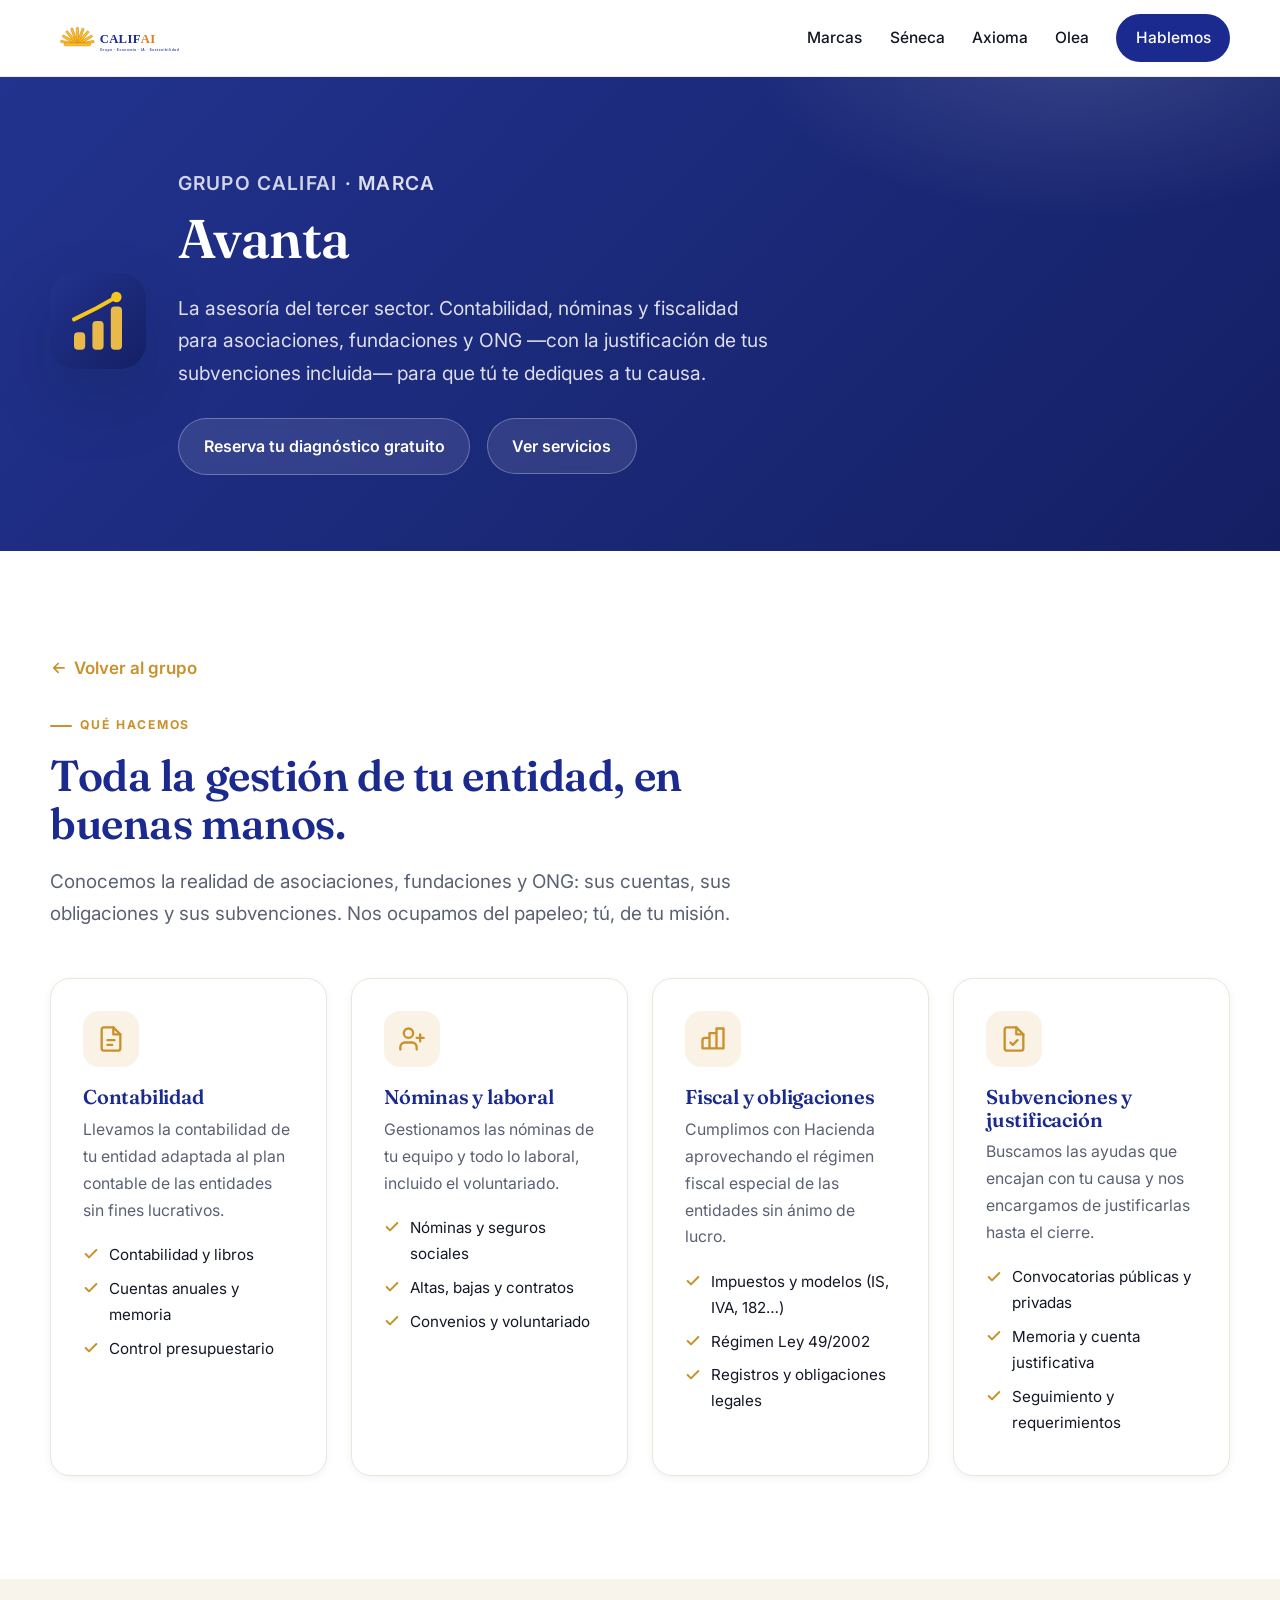
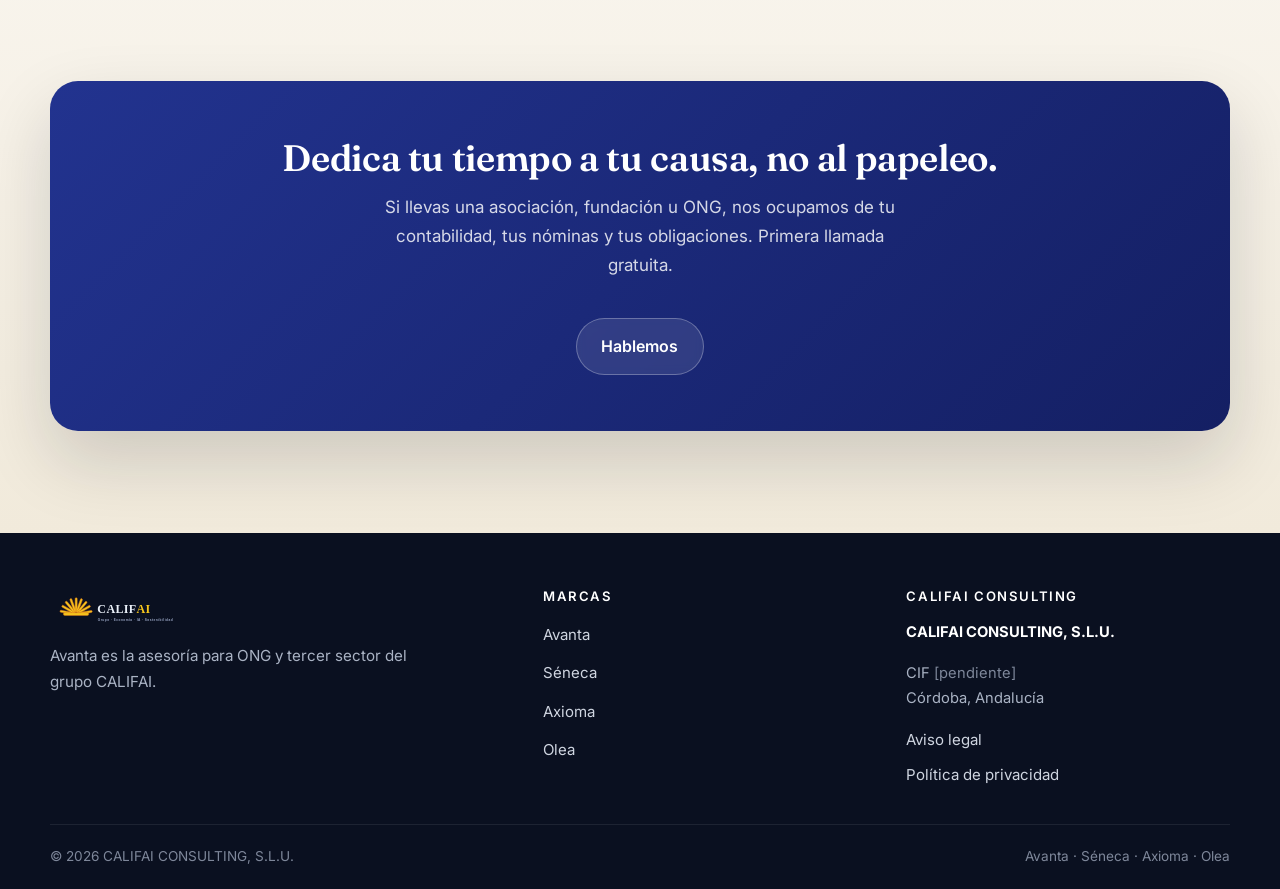
==== commit f9a23e15: "Anade Olea, la marca de sostenibilidad del grupo Cuarta marca con pagina propia (olea.html): reporti" ====
--- a/avanta.html
+++ b/avanta.html
@@ -31,6 +31,7 @@
         <a href="index.html#marcas">Marcas</a>
         <a href="seneca.html">Séneca</a>
         <a href="axioma.html">Axioma</a>
+        <a href="olea.html">Olea</a>
         <a class="btn btn--small" href="index.html#contacto">Hablemos</a>
       </nav>
     </div>
@@ -135,6 +136,7 @@
           <li><a href="avanta.html">Avanta</a></li>
           <li><a href="seneca.html">Séneca</a></li>
           <li><a href="axioma.html">Axioma</a></li>
+          <li><a href="olea.html">Olea</a></li>
         </ul>
       </div>
       <div class="footer__col footer__legal">
@@ -149,7 +151,7 @@
     </div>
     <div class="container footer__bottom">
       <p>&copy; <span id="year">2026</span> CALIFAI CONSULTING, S.L.U.</p>
-      <p>Avanta · Séneca · Axioma</p>
+      <p>Avanta · Séneca · Axioma · Olea</p>
     </div>
   </footer>
 
--- a/styles.css
+++ b/styles.css
@@ -48,6 +48,7 @@
 .brand-avanta { --accent:#C9912B; --accent-strong:#a9781f; --accent-soft:rgba(201,145,43,.12); --brand-grad:linear-gradient(135deg,#22338f,#141f63); }
 .brand-seneca { --accent:#2647C4; --accent-strong:#1a328f; --accent-soft:rgba(38,71,196,.12); --brand-grad:linear-gradient(135deg,#274ad0,#16308f); }
 .brand-axioma { --accent:#7A5AF8; --accent-strong:#5a36e0; --accent-soft:rgba(122,90,248,.14); --brand-grad:linear-gradient(135deg,#7c5cff,#5a36e0); }
+.brand-olea   { --accent:#1F9D63; --accent-strong:#15784c; --accent-soft:rgba(31,157,99,.13); --brand-grad:linear-gradient(135deg,#2fa46f,#15784c); }
 
 /* ---------- Reset / base ---------- */
 *, *::before, *::after { box-sizing: border-box; }
@@ -163,7 +164,7 @@
 .icon-badge svg { width: 28px; height: 28px; }
 
 /* ---------- Marcas del grupo (tarjetas-enlace) ---------- */
-.brands { display: grid; grid-template-columns: repeat(3, 1fr); gap: 1.6rem; }
+.brands { display: grid; grid-template-columns: repeat(auto-fit, minmax(248px, 1fr)); gap: 1.6rem; }
 .brand-card {
   --c: var(--navy);
   position: relative; display: flex; flex-direction: column;
@@ -178,6 +179,7 @@
 .brand-card[data-c="avanta"] { --c: #C9912B; }
 .brand-card[data-c="seneca"] { --c: #2647C4; }
 .brand-card[data-c="axioma"] { --c: #7A5AF8; }
+.brand-card[data-c="olea"] { --c: #1F9D63; }
 .brand-card__mark { width: 64px; height: 64px; border-radius: 18px; box-shadow: var(--shadow-sm); margin-bottom: 1.3rem; }
 .brand-card__name { font-size: 1.5rem; color: var(--navy); margin-bottom: .15rem; }
 .brand-card__name b { color: var(--c); }
